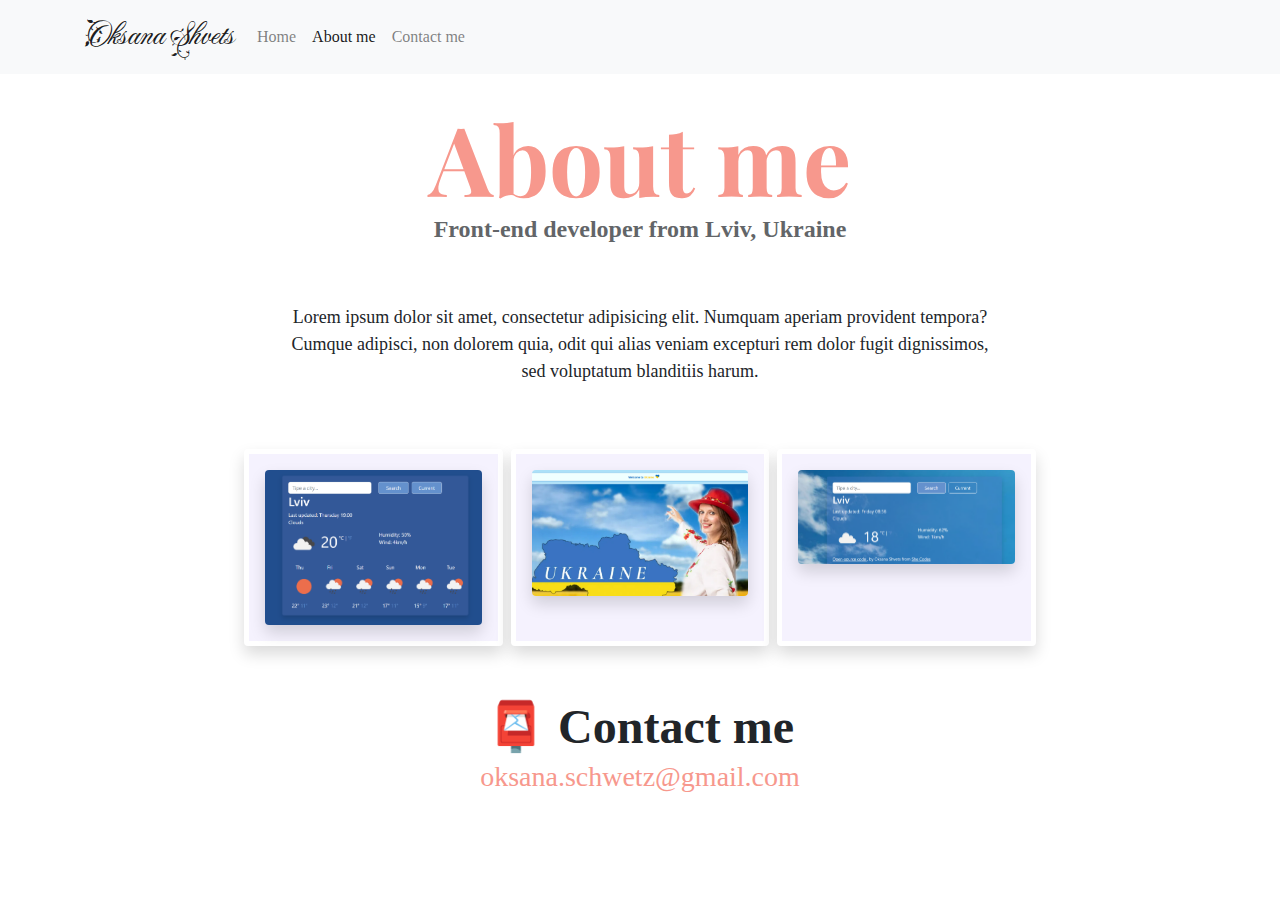
==== about.html @ 51ffefbb "Maked relative links" ====
<!DOCTYPE html>
<html lang="en">

<head>
    <meta charset="UTF-8">
    <meta http-equiv="X-UA-Compatible" content="IE=edge">
    <meta name="description" content="About Oksana Shvets, a front-end developer based in Europe" />
    <meta name="viewport" content="width=device-width, initial-scale=1.0">
    <title>About me - Oksana Shvets</title>
    <link rel="stylesheet" href="https://cdn.jsdelivr.net/npm/bootstrap@4.3.1/dist/css/bootstrap.min.css"
        integrity="sha384-ggOyR0iXCbMQv3Xipma34MD+dH/1fQ784/j6cY/iJTQUOhcWr7x9JvoRxT2MZw1T" crossorigin="anonymous">
    <script src="https://cdn.jsdelivr.net/npm/bootstrap@5.0.2/dist/js/bootstrap.bundle.min.js"
        integrity="sha384-MrcW6ZMFYlzcLA8Nl+NtUVF0sA7MsXsP1UyJoMp4YLEuNSfAP+JcXn/tWtIaxVXM"
        crossorigin="anonymous"></script>
    <link rel="stylesheet" href="src/style.css">

    <link
        href="https://fonts.googleapis.com/css2?family=Fleur+De+Leah&family=Great+Vibes&family=Kanit:ital,wght@0,100;0,200;0,300;0,400;0,500;0,600;0,700;0,800;1,100;1,200;1,300;1,400;1,500;1,600;1,700;1,800&family=Love+Light&family=Mea+Culpa&family=Playfair+Display:ital,wght@0,400;0,500;0,600;0,700;0,800;1,400;1,500;1,600;1,700;1,800&family=WindSong:wght@500&display=swap"
        rel="stylesheet">
</head>

<body>
    <nav class="navbar navbar-expand-sm navbar-light bg-light fixed-top">
        <div class="container">
            <a class="navbar-brand navbar-logo" href="/" title="Homepage">Oksana Shvets</a>
            <button class="navbar-toggler" type="button" data-bs-toggle="collapse" data-bs-target="#navbarNavDropdown"
                aria-controls="navbarNavDropdown" aria-expanded="false" aria-label="Toggle navigation">
                <span class="navbar-toggler-icon"></span>
            </button>
            <div class="collapse navbar-collapse" id="navbarNavDropdown">
                <ul class="navbar-nav">
                    <li class="nav-item">
                        <a class="nav-link" aria-current="page" href="/" title="Homepage">Home</a>
                    </li>
                    <li class="nav-item">
                        <a class="nav-link active" href="/about.html" title="About Oksana Shvets">About me</a>
                    </li>
                    <li class="nav-item">
                        <a class="nav-link" href="/about.html#email-link" title="Contact Oksana Shvets">Contact me</a>
                    </li>
                </ul>
            </div>
        </div>
    </nav>
    <div class="container">
        <h1>
            About me
        </h1>
        <h3>
            Front-end developer from Lviv, Ukraine
        </h3>
        <div class="about-paragraphs">
            <p>
                Lorem ipsum dolor sit amet, consectetur adipisicing elit. Numquam aperiam provident tempora? Cumque
                adipisci, non
                dolorem quia, odit qui alias veniam excepturi rem dolor fugit dignissimos, sed voluptatum blanditiis
                harum.
            </p>
        </div>

        <div class="row">
            <div class="project-img-about col-sm p-3 m-1 shadow rounded">
                <img src="/img/vanilla-weather-forecast.png" alt="Weather forecast project" class="img-fluid  shadow rounded">
            </div>
            <div class="project-img-about col-sm p-3  m-1 shadow rounded">
                <img src="/img/welcome-to-ukraine.png" alt="Welcome project" class="img-fluid  shadow rounded">
            </div>
            <div class="project-img-about col-sm p-3 shadow rounded m-1">
                <img src="/img/vanilla-weather.png" alt="Weather project" class="img-fluid  shadow rounded">
            </div>

        </div>
        <h2 class="mt-5">
            📮 Contact me
        </h2>
        <a id="email-link" href="mailto:oksana.schwetz@gmail.com" title="Contact Oksana Shvets">oksana.schwetz@gmail.com</a>
    </div>
</body>

</html>
---- src/style.css ----
:root {
  --primary-color: #f7988d;
  --secondary-color: #f5f2fe;
  --third-color: #ef5f9a;
  --box-shadow: 0 5px 10px rgba(0, 0, 0, 0.3);
  --primary-font-family: "Times New Roman", Times, serif;
}

body {
  background-image: url("https://cutewallpaper.org/21/portfolio-background/Index-of-broadsideArchitects-Broadsideimagesbackgrounds.jpg");
  background-size:cover;
  margin: 100px auto;
  max-width: 800px;
  font-family: var(--primary-font-family);
}

h1,
h2,
h3 {
  text-align: center;
  margin: 0;
  font-weight: 700;
}

h2 {
  font-size: 48px;
}

h1 {
  font-size: 96px;
color: var(--primary-color);
  font-family: "Playfair Display", serif;
 
}
@media (max-width: 576px){
h1 {
    font-size: 48px;
    line-height: 1.5;
}
h2 {
    font-size: 32px;
}
}
h3 {
  font-size: 24px;
  opacity: 0.7;
}

.navbar-logo {
  font-family: "Fleur De Leah", cursive;
  font-size: 32px;
}

.navigation-links a {
  margin: 20px;
  border-radius: 4px;
  padding: 20px 15px;
  text-decoration: none;
  text-transform: capitalize;
}

.navigation-links a:hover {
  background-color: var(--secondary-color);
  color: var(--primary-color);
  border: 1px solid var(--primary-color);
}

.navigation-links {
  display: flex;
  margin-top: 40px;
  justify-content: center;
}
.contact-link {
  background: var(--primary-color);
  box-shadow: var(--box-shadow);
  color: white;
  border: 1px solid var(--primary-color);
}
.homepage-link {
  color: var(--primary-color);
  text-align: center;
  display: block;
}

.homepage-link:visited {
  color: var(--third-color);
}

.projects {
  margin-top: 100px;
}

.my-project {
  margin-top: 50px;
}

.about-paragraphs {
  display: flex;
  margin: 30px 0;
}

.about-paragraphs p {
  margin: 10px;
  /* background: var(--secondary-color); */
  padding: 20px;
  border-radius: 4px;
  font-size: 18px;
  line-height: 1.5;
  text-align: center;
}

#email-link {
  display: flex;
  justify-content: center;
  color: var(--primary-color);
  font-size: 28px;
  text-decoration: none;
}

.project-img {
  background-color: var(--secondary-color);
  padding: 20px 20px 150px;
  margin-right: 20px;
  /* border: 5px solid white; */
}

.project-img-about {
  background-color: var(--secondary-color);
  border: 5px solid white;
}


.primary-link {
  border-radius: 4px;
  padding: 20px 15px;
  text-decoration: none;
  text-transform: capitalize;
  background: var(--primary-color);
  box-shadow: var(--box-shadow);
  color: white;
}

.primary-link:hover {
  background-color: var(--secondary-color);
  color: var(--primary-color);
  border: 1px solid var(--primary-color);
  text-decoration: none;
}
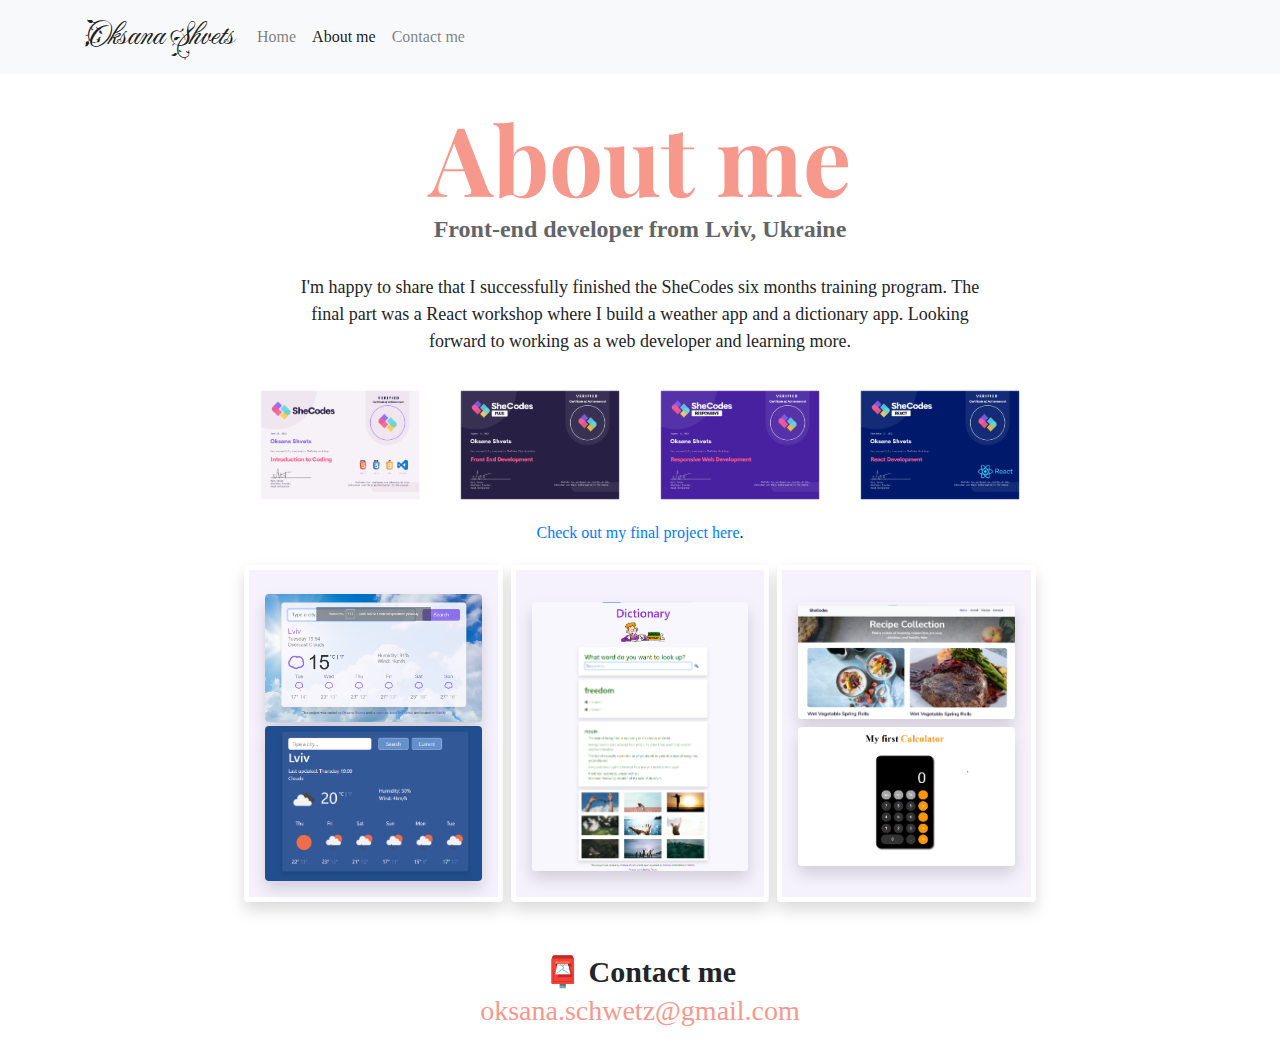
==== commit 037e0e1c: "Changed styles" ====
--- a/about.html
+++ b/about.html
@@ -43,38 +43,57 @@
         </div>
     </nav>
     <div class="container">
-        <h1>
-            About me
-        </h1>
-        <h3>
-            Front-end developer from Lviv, Ukraine
-        </h3>
-        <div class="about-paragraphs">
-            <p>
-                Lorem ipsum dolor sit amet, consectetur adipisicing elit. Numquam aperiam provident tempora? Cumque
-                adipisci, non
-                dolorem quia, odit qui alias veniam excepturi rem dolor fugit dignissimos, sed voluptatum blanditiis
-                harum.
-            </p>
+        <section>
+            <h1>
+                About me
+            </h1>
+            <h3>
+                Front-end developer from Lviv, Ukraine
+            </h3>
+            <div>
+                <p class="about-paragraphs">
+                    I'm happy to share that I successfully finished the SheCodes six months training program. The final
+                    part was a React
+                    workshop where I build a weather app and a dictionary app.
+                    Looking forward to working as a web developer and learning more.
+                </p>
+            </div>
+        </section>
+
+        <section class="row">
+            <img class="img-fluid col-3" src="/img/SheCodes Basic.png" />
+            <img class="img-fluid col-3" src="/img/SheCodes Plus.png" />
+            <img class="img-fluid col-3" src="/img/SheCodes Responsive.png" />
+            <img class="img-fluid col-3" src="/img/SheCodes React.png" />
+        </section>
+        <div class="text-center my-3"><a href="https://chipper-tulumba-b40688.netlify.app/" target="_blank">Check out my
+                final project here</a>.
         </div>
-
-        <div class="row">
+        <section class="row">
             <div class="project-img-about col-sm p-3 m-1 shadow rounded">
-                <img src="/img/vanilla-weather-forecast.png" alt="Weather forecast project" class="img-fluid  shadow rounded">
+                <img src="/img/weather-react-app.png" alt="Weather forecast project"
+                    class="img-fluid mt-2 shadow rounded">
+                <img src="/img/vanilla-weather-forecast.png" alt="Weather forecast project"
+                    class="img-fluid mt-1 shadow rounded">
             </div>
             <div class="project-img-about col-sm p-3  m-1 shadow rounded">
-                <img src="/img/welcome-to-ukraine.png" alt="Welcome project" class="img-fluid  shadow rounded">
+                <img src="/img/Dictionary-app.png" alt="Welcome project" class="img-fluid mt-3 shadow rounded">
             </div>
             <div class="project-img-about col-sm p-3 shadow rounded m-1">
-                <img src="/img/vanilla-weather.png" alt="Weather project" class="img-fluid  shadow rounded">
+                <img src="/img/collection.png" alt="Weather project" class="img-fluid mt-3  shadow rounded">
+                <img src="/img/calculator.png" alt="Weather project" class="img-fluid mt-2  shadow rounded">
             </div>
 
-        </div>
+        </section>
+
+    </div>
+    <footer>
         <h2 class="mt-5">
             📮 Contact me
         </h2>
-        <a id="email-link" href="mailto:oksana.schwetz@gmail.com" title="Contact Oksana Shvets">oksana.schwetz@gmail.com</a>
-    </div>
+        <a id="email-link" href="mailto:oksana.schwetz@gmail.com"
+            title="Contact Oksana Shvets">oksana.schwetz@gmail.com</a>
+    </footer>
 </body>
 
 </html>--- a/src/style.css
+++ b/src/style.css
@@ -8,8 +8,8 @@
 
 body {
   background-image: url("https://cutewallpaper.org/21/portfolio-background/Index-of-broadsideArchitects-Broadsideimagesbackgrounds.jpg");
-  background-size:cover;
-  margin: 100px auto;
+  background-size: cover;
+  margin: 100px auto 30px;
   max-width: 800px;
   font-family: var(--primary-font-family);
 }
@@ -23,23 +23,22 @@
 }
 
 h2 {
-  font-size: 48px;
+  font-size: 30px;
 }
 
 h1 {
   font-size: 96px;
-color: var(--primary-color);
+  color: var(--primary-color);
   font-family: "Playfair Display", serif;
- 
 }
-@media (max-width: 576px){
-h1 {
+@media (max-width: 576px) {
+  h1 {
     font-size: 48px;
     line-height: 1.5;
-}
-h2 {
+  }
+  h2 {
     font-size: 32px;
-}
+  }
 }
 h3 {
   font-size: 24px;
@@ -90,8 +89,20 @@
   margin-top: 100px;
 }
 
+.header {
+  animation: 5s show ease;
+}
+
+@keyframes show {
+  from {
+    opacity: 0;
+  }
+  to {
+    opacity: 1;
+  }
+}
 .my-project {
-  margin-top: 50px;
+  margin-top: 30px;
 }
 
 .about-paragraphs {
@@ -99,11 +110,9 @@
   margin: 30px 0;
 }
 
-.about-paragraphs p {
+.about-paragraphs {
   margin: 10px;
-  /* background: var(--secondary-color); */
   padding: 20px;
-  border-radius: 4px;
   font-size: 18px;
   line-height: 1.5;
   text-align: center;
@@ -118,8 +127,8 @@
 }
 
 .project-img {
-  background-color: var(--secondary-color);
-  padding: 20px 20px 150px;
+  /* background-color: var(--secondary-color); */
+  padding: 0px 20px;
   margin-right: 20px;
   /* border: 5px solid white; */
 }
@@ -128,7 +137,6 @@
   background-color: var(--secondary-color);
   border: 5px solid white;
 }
-
 
 .primary-link {
   border-radius: 4px;
@@ -146,3 +154,6 @@
   border: 1px solid var(--primary-color);
   text-decoration: none;
 }
+footer {
+  margin-top: 30px;
+}
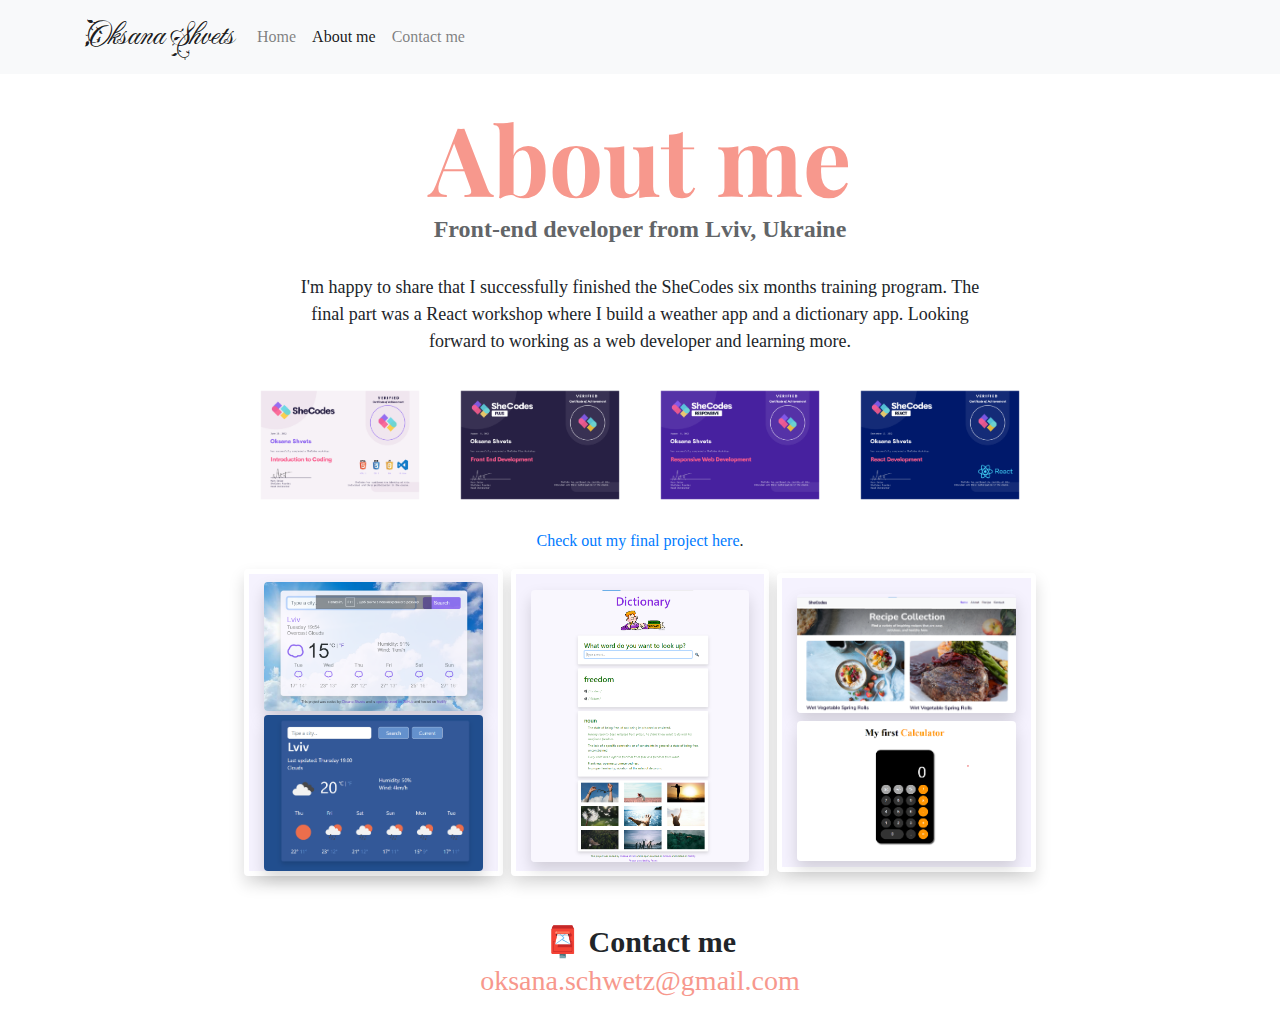
==== commit ed633f09: "Made site friendly on small devices" ====
--- a/about.html
+++ b/about.html
@@ -61,25 +61,25 @@
         </section>
 
         <section class="row">
-            <img class="img-fluid col-3" src="/img/SheCodes Basic.png" />
-            <img class="img-fluid col-3" src="/img/SheCodes Plus.png" />
-            <img class="img-fluid col-3" src="/img/SheCodes Responsive.png" />
-            <img class="img-fluid col-3" src="/img/SheCodes React.png" />
+            <img class="img-fluid col-6 col-sm-3 pb-2" src="/img/SheCodes Basic.png" />
+            <img class="img-fluid col-6 col-sm-3 pb-2" src="/img/SheCodes Plus.png" />
+            <img class="img-fluid col-6 col-sm-3 pb-2" src="/img/SheCodes Responsive.png" />
+            <img class="img-fluid col-6 col-sm-3 pb-2" src="/img/SheCodes React.png" />
         </section>
         <div class="text-center my-3"><a href="https://chipper-tulumba-b40688.netlify.app/" target="_blank">Check out my
                 final project here</a>.
         </div>
         <section class="row">
-            <div class="project-img-about col-sm p-3 m-1 shadow rounded">
+            <div class="project-img-about col mx-1  shadow rounded">
                 <img src="/img/weather-react-app.png" alt="Weather forecast project"
                     class="img-fluid mt-2 shadow rounded">
                 <img src="/img/vanilla-weather-forecast.png" alt="Weather forecast project"
                     class="img-fluid mt-1 shadow rounded">
             </div>
-            <div class="project-img-about col-sm p-3  m-1 shadow rounded">
+            <div class="project-img-about col mx-1 shadow rounded">
                 <img src="/img/Dictionary-app.png" alt="Welcome project" class="img-fluid mt-3 shadow rounded">
             </div>
-            <div class="project-img-about col-sm p-3 shadow rounded m-1">
+            <div class="project-img-about col mx-1  shadow rounded m-1">
                 <img src="/img/collection.png" alt="Weather project" class="img-fluid mt-3  shadow rounded">
                 <img src="/img/calculator.png" alt="Weather project" class="img-fluid mt-2  shadow rounded">
             </div>
@@ -87,7 +87,7 @@
         </section>
 
     </div>
-    <footer>
+    <footer class="container">
         <h2 class="mt-5">
             📮 Contact me
         </h2>
--- a/src/style.css
+++ b/src/style.css
@@ -127,8 +127,8 @@
 }
 
 .project-img {
-  /* background-color: var(--secondary-color); */
-  padding: 0px 20px;
+  background-color: var(--secondary-color);
+  padding: 10px 10px;
   margin-right: 20px;
   /* border: 5px solid white; */
 }
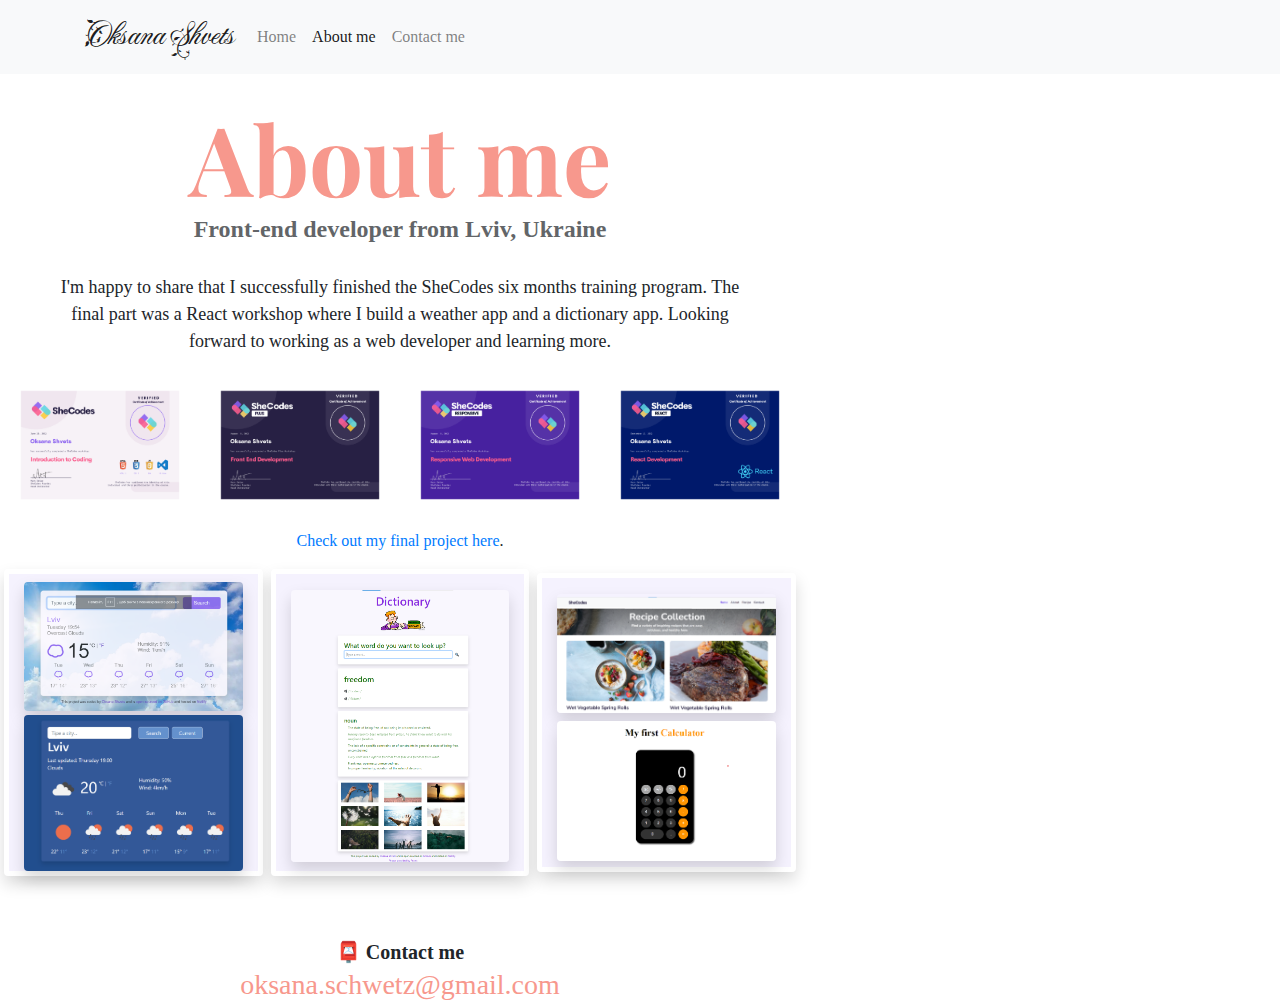
==== commit 323b6db1: "Added styles of footer" ====
--- a/about.html
+++ b/about.html
@@ -87,10 +87,10 @@
         </section>
 
     </div>
-    <footer class="container">
-        <h2 class="mt-5">
+    <footer class="mt-5 pt-3">
+        <h4>
             📮 Contact me
-        </h2>
+        </h4>
         <a id="email-link" href="mailto:oksana.schwetz@gmail.com"
             title="Contact Oksana Shvets">oksana.schwetz@gmail.com</a>
     </footer>
--- a/src/style.css
+++ b/src/style.css
@@ -9,21 +9,18 @@
 body {
   background-image: url("https://cutewallpaper.org/21/portfolio-background/Index-of-broadsideArchitects-Broadsideimagesbackgrounds.jpg");
   background-size: cover;
-  margin: 100px auto 30px;
+  margin: 100px 0 0;
   max-width: 800px;
   font-family: var(--primary-font-family);
 }
 
 h1,
 h2,
-h3 {
+h3,
+h4 {
   text-align: center;
   margin: 0;
   font-weight: 700;
-}
-
-h2 {
-  font-size: 30px;
 }
 
 h1 {
@@ -31,18 +28,18 @@
   color: var(--primary-color);
   font-family: "Playfair Display", serif;
 }
-@media (max-width: 576px) {
-  h1 {
-    font-size: 48px;
-    line-height: 1.5;
-  }
-  h2 {
-    font-size: 32px;
-  }
+
+h2 {
+  font-size: 30px;
 }
+
 h3 {
   font-size: 24px;
   opacity: 0.7;
+}
+
+h4{
+   font-size: 20px;
 }
 
 .navbar-logo {
@@ -51,7 +48,7 @@
 }
 
 .navigation-links a {
-  margin: 20px;
+  margin: 10px;
   border-radius: 4px;
   padding: 20px 15px;
   text-decoration: none;
@@ -155,5 +152,20 @@
   text-decoration: none;
 }
 footer {
+  background-color:white;
   margin-top: 30px;
+
 }
+
+@media (max-width: 576px) {
+  h1 {
+    font-size: 48px;
+    line-height: 1.5;
+  }
+  h2 {
+    font-size: 32px;
+  }
+#email-link {
+   font-size: 18px;
+}
+}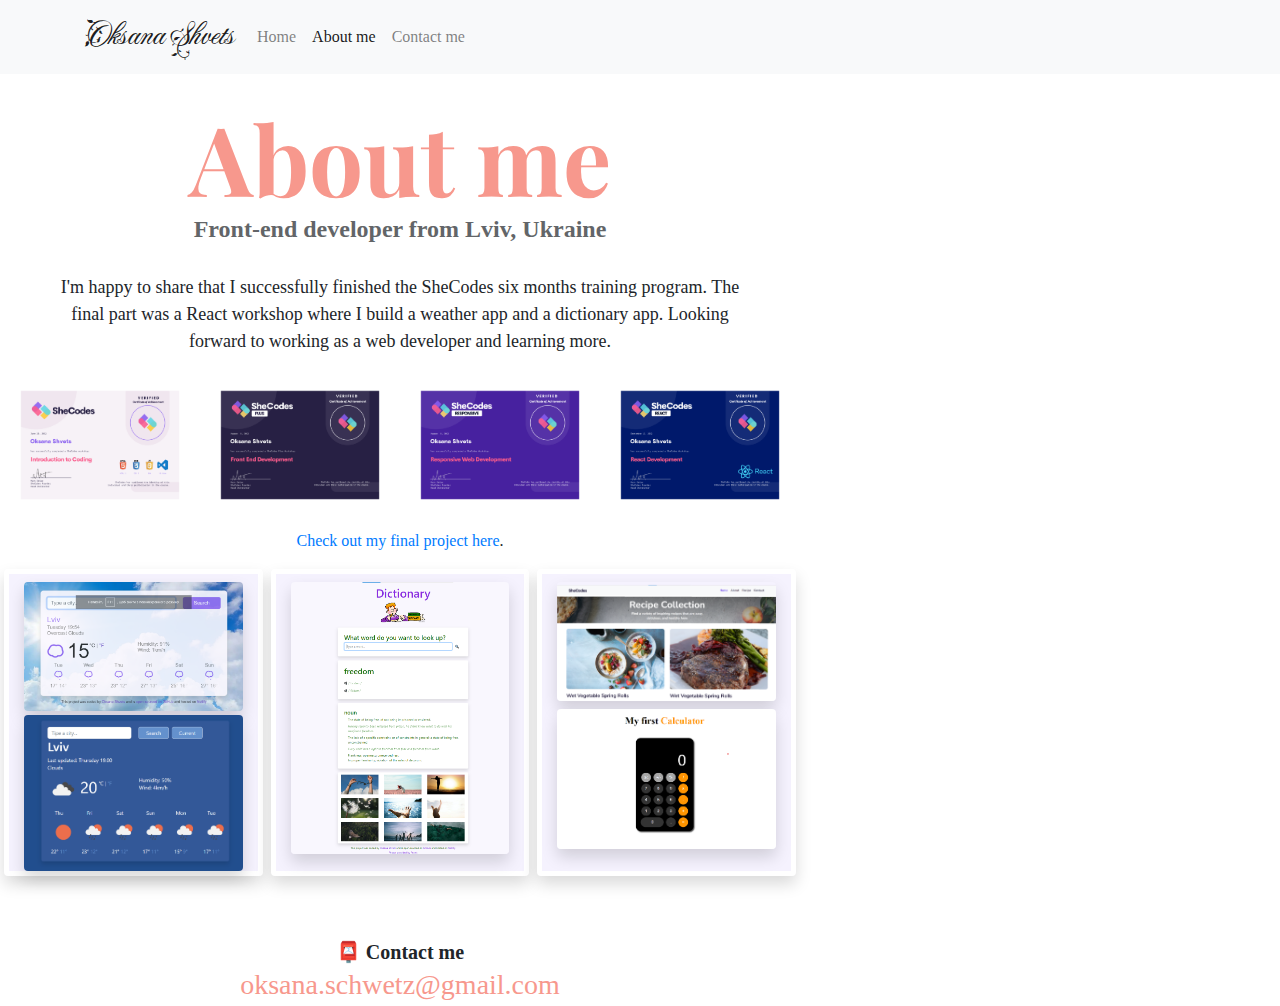
==== commit f449ab08: "Update about.html" ====
--- a/about.html
+++ b/about.html
@@ -77,10 +77,10 @@
                     class="img-fluid mt-1 shadow rounded">
             </div>
             <div class="project-img-about col mx-1 shadow rounded">
-                <img src="/img/Dictionary-app.png" alt="Welcome project" class="img-fluid mt-3 shadow rounded">
+                <img src="/img/Dictionary-app.png" alt="Welcome project" class="img-fluid mt-2 shadow rounded">
             </div>
-            <div class="project-img-about col mx-1  shadow rounded m-1">
-                <img src="/img/collection.png" alt="Weather project" class="img-fluid mt-3  shadow rounded">
+            <div class="project-img-about col mx-1  shadow rounded">
+                <img src="/img/collection.png" alt="Weather project" class="img-fluid mt-2  shadow rounded">
                 <img src="/img/calculator.png" alt="Weather project" class="img-fluid mt-2  shadow rounded">
             </div>
 
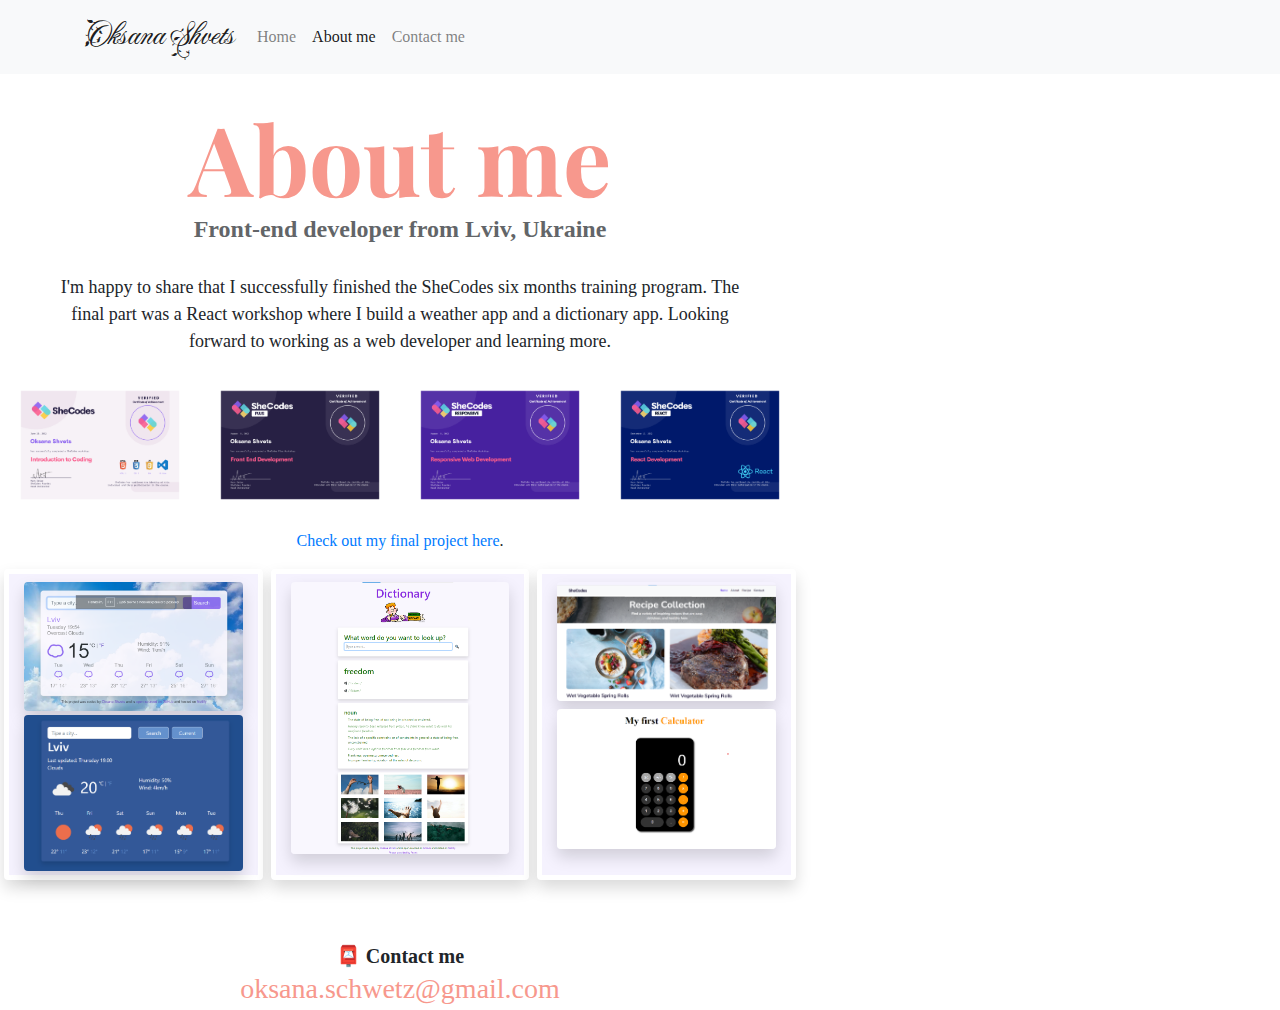
==== commit 6c14b9d1: "Update about.html" ====
--- a/about.html
+++ b/about.html
@@ -70,7 +70,7 @@
                 final project here</a>.
         </div>
         <section class="row">
-            <div class="project-img-about col mx-1  shadow rounded">
+            <div class="project-img-about col mx-1 pb-1 shadow rounded">
                 <img src="/img/weather-react-app.png" alt="Weather forecast project"
                     class="img-fluid mt-2 shadow rounded">
                 <img src="/img/vanilla-weather-forecast.png" alt="Weather forecast project"
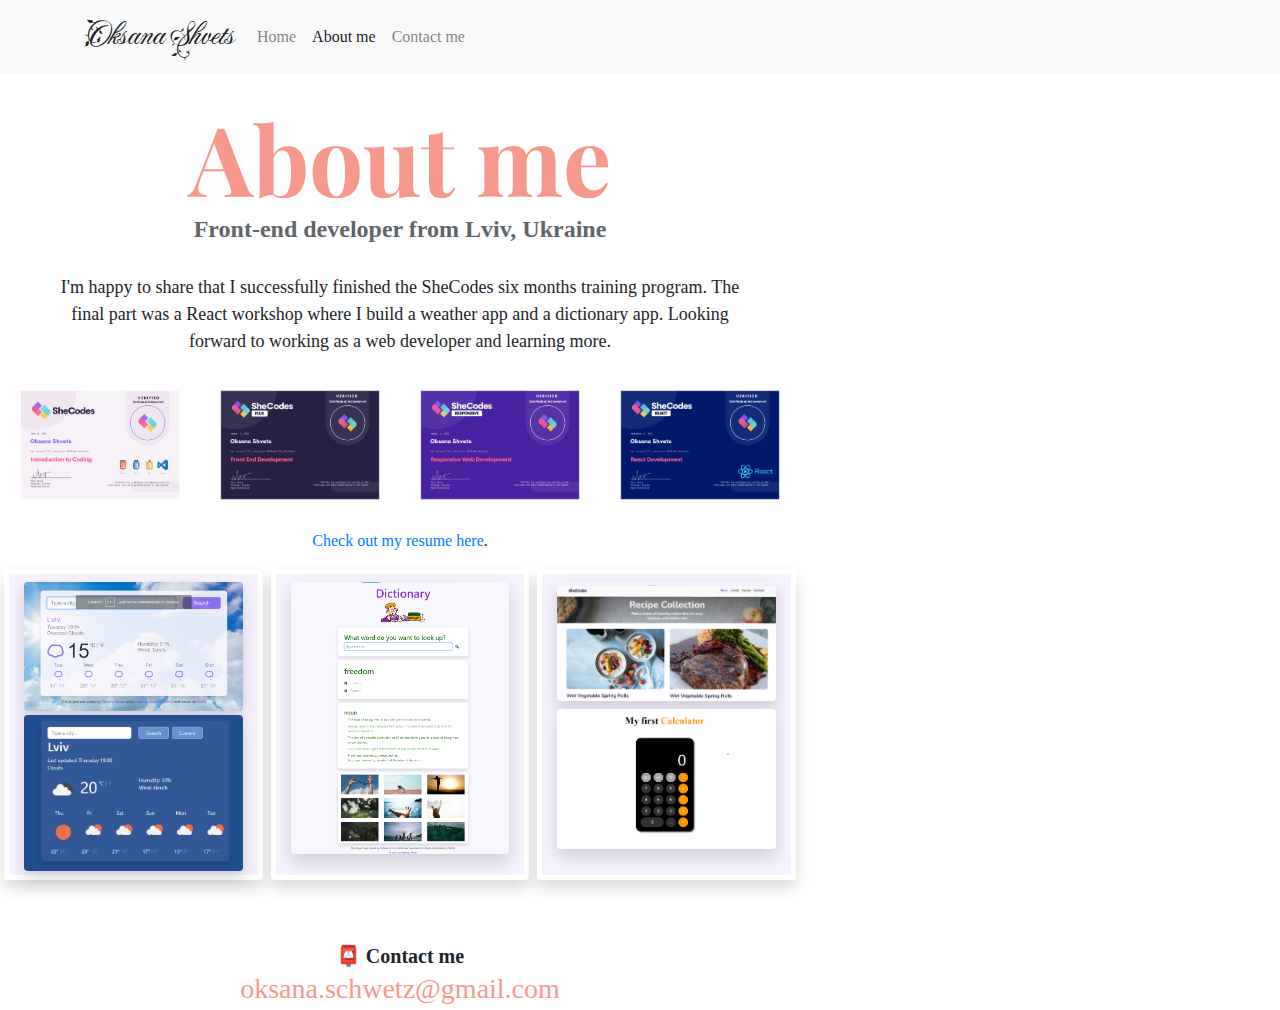
==== commit 61e535c5: "Added resume" ====
--- a/about.html
+++ b/about.html
@@ -66,8 +66,10 @@
             <img class="img-fluid col-6 col-sm-3 pb-2" src="/img/SheCodes Responsive.png" />
             <img class="img-fluid col-6 col-sm-3 pb-2" src="/img/SheCodes React.png" />
         </section>
-        <div class="text-center my-3"><a href="https://chipper-tulumba-b40688.netlify.app/" target="_blank">Check out my
-                final project here</a>.
+        <div class="text-center my-3">
+            <a href="https://resume.io/r/5xFSxlaMp" title="Check out my
+                resume" target="_blank">Check out my
+                resume here</a>.
         </div>
         <section class="row">
             <div class="project-img-about col mx-1 pb-1 shadow rounded">
--- a/src/style.css
+++ b/src/style.css
@@ -1,7 +1,6 @@
 :root {
   --primary-color: #f7988d;
   --secondary-color: #f5f2fe;
-  --third-color: #ef5f9a;
   --box-shadow: 0 5px 10px rgba(0, 0, 0, 0.3);
   --primary-font-family: "Times New Roman", Times, serif;
 }
@@ -38,8 +37,8 @@
   opacity: 0.7;
 }
 
-h4{
-   font-size: 20px;
+h4 {
+  font-size: 20px;
 }
 
 .navbar-logo {
@@ -85,19 +84,21 @@
 .projects {
   margin-top: 100px;
 }
+.projects h2{
+  color: var(--primary-color);
+}
+/* .header {
+  animation: 5s show ease;
+} */
 
-.header {
-  animation: 5s show ease;
-}
-
-@keyframes show {
+/* @keyframes show {
   from {
     opacity: 0;
   }
   to {
     opacity: 1;
   }
-}
+} */
 .my-project {
   margin-top: 30px;
 }
@@ -152,9 +153,8 @@
   text-decoration: none;
 }
 footer {
-  background-color:white;
+  background-color: white;
   margin-top: 30px;
-
 }
 
 @media (max-width: 576px) {
@@ -165,7 +165,7 @@
   h2 {
     font-size: 32px;
   }
-#email-link {
-   font-size: 18px;
+  #email-link {
+    font-size: 18px;
+  }
 }
-}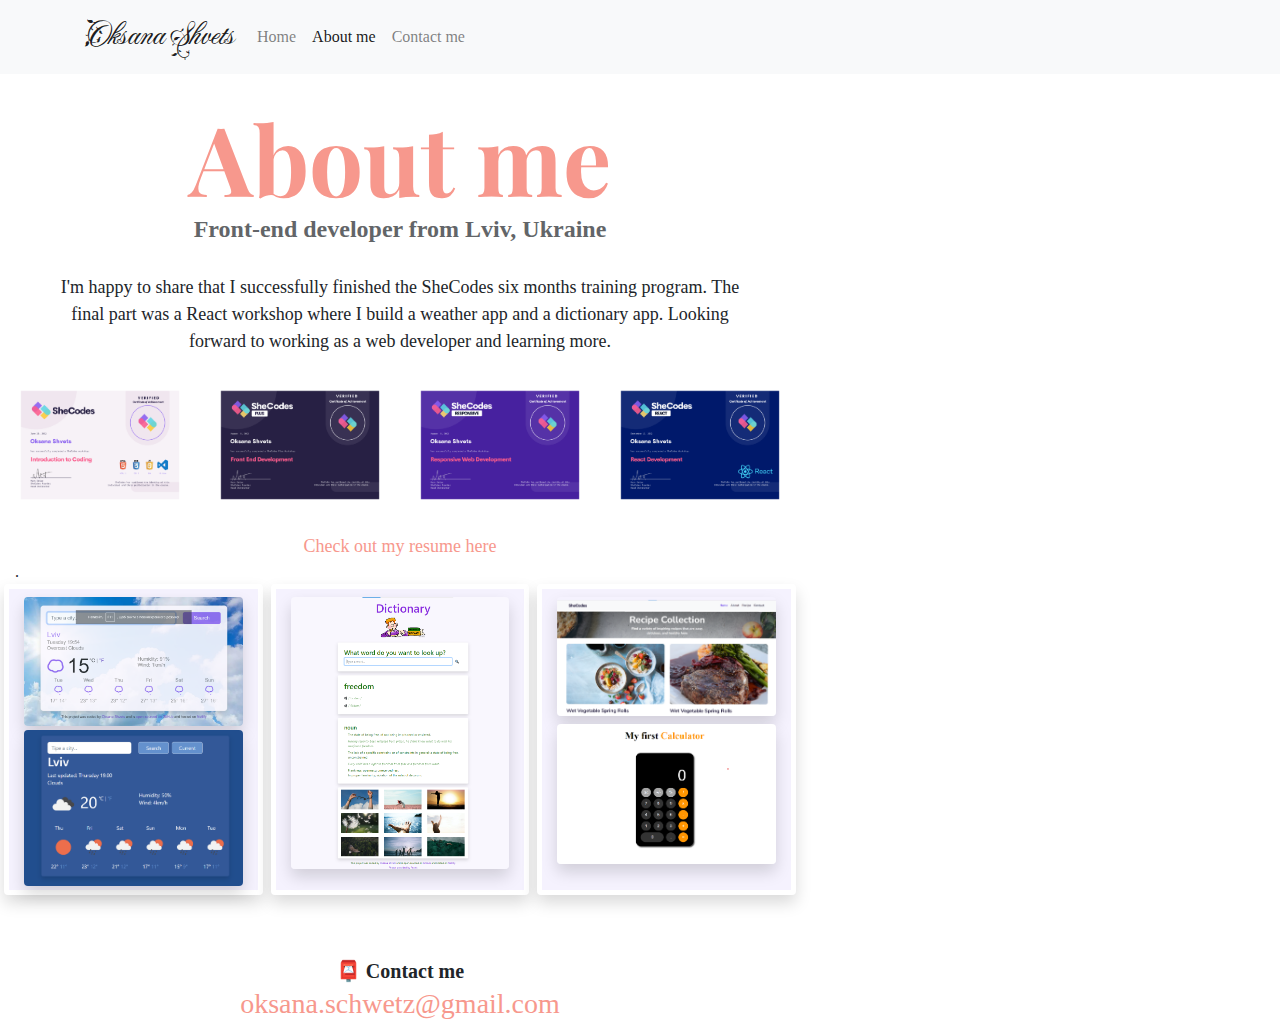
==== commit 9a2c4687: "Changed styles of links" ====
--- a/about.html
+++ b/about.html
@@ -66,8 +66,8 @@
             <img class="img-fluid col-6 col-sm-3 pb-2" src="/img/SheCodes Responsive.png" />
             <img class="img-fluid col-6 col-sm-3 pb-2" src="/img/SheCodes React.png" />
         </section>
-        <div class="text-center my-3">
-            <a href="https://resume.io/r/5xFSxlaMp" title="Check out my
+        <div>
+            <a class="resume-link" href="https://resume.io/r/5xFSxlaMp" title="Check out my
                 resume" target="_blank">Check out my
                 resume here</a>.
         </div>
--- a/src/style.css
+++ b/src/style.css
@@ -84,7 +84,7 @@
 .projects {
   margin-top: 100px;
 }
-.projects h2{
+.projects h2 {
   color: var(--primary-color);
 }
 /* .header {
@@ -115,7 +115,16 @@
   line-height: 1.5;
   text-align: center;
 }
-
+.resume-link {
+  color: var(--primary-color);
+  font-size: 18px;
+   display: flex;
+  justify-content: center;
+  margin-top: 20px;
+}
+.resume-link:hover{
+  color: #f16555;
+}
 #email-link {
   display: flex;
   justify-content: center;
@@ -123,11 +132,15 @@
   font-size: 28px;
   text-decoration: none;
 }
+#email-link:hover{
+  color: #f16555;
+}
 
 .project-img {
   background-color: var(--secondary-color);
   padding: 10px 10px;
   margin-right: 20px;
+
   /* border: 5px solid white; */
 }
 
@@ -152,6 +165,7 @@
   border: 1px solid var(--primary-color);
   text-decoration: none;
 }
+
 footer {
   background-color: white;
   margin-top: 30px;
